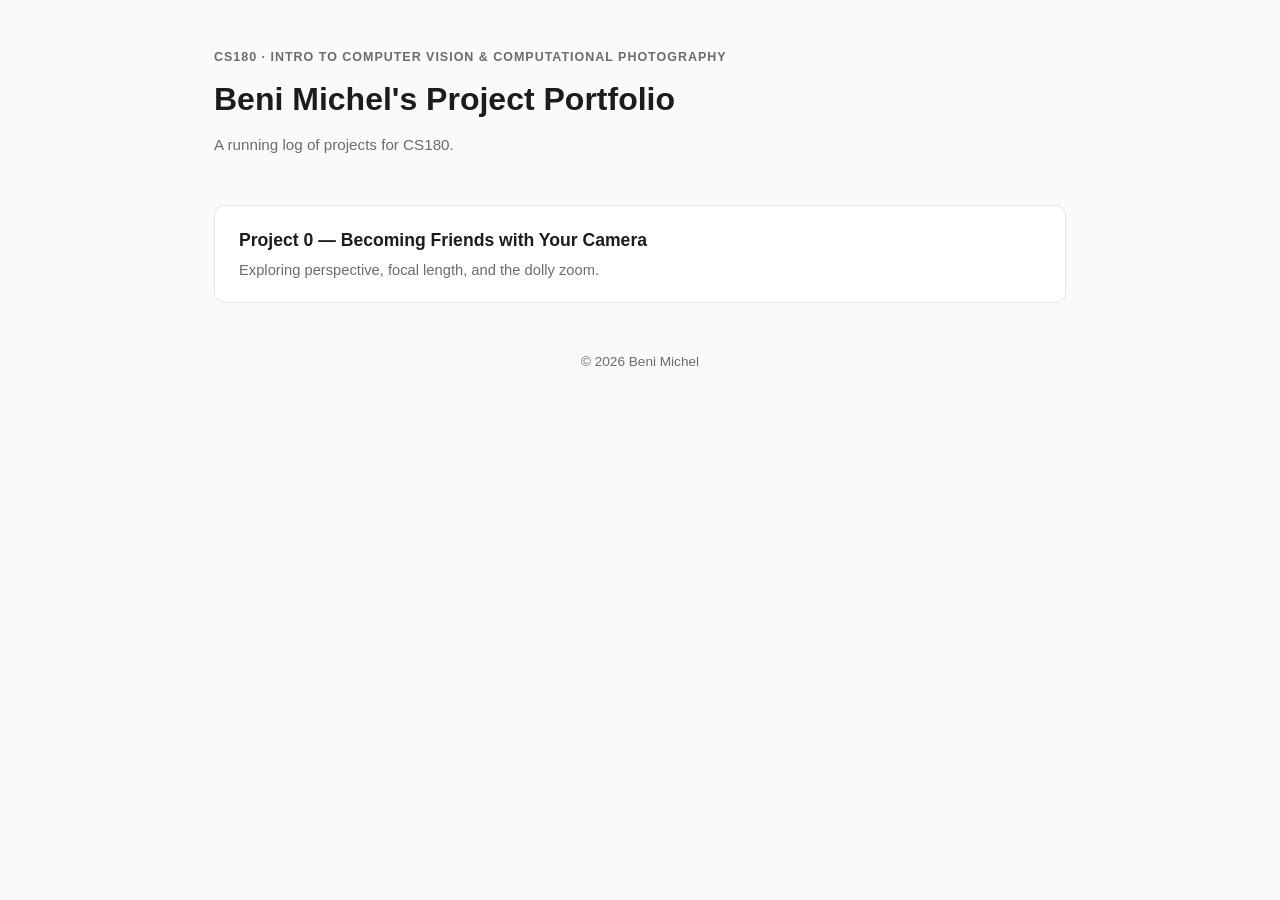
==== index.html @ 73de3171 "Add Project 0: Becoming Friends with Your Camera Portfolio homepage plus the proj0 writeup covering " ====
<!DOCTYPE html>
<html lang="en">
<head>
  <meta charset="UTF-8">
  <meta name="viewport" content="width=device-width, initial-scale=1.0">
  <title>Beni Michel — CS180 Portfolio</title>
  <link rel="stylesheet" href="style.css">
</head>
<body>
  <div class="wrap">
    <header class="page-header">
      <div class="eyebrow">CS180 · Intro to Computer Vision &amp; Computational Photography</div>
      <h1>Beni Michel's Project Portfolio</h1>
      <div class="meta">A running log of projects for CS180.</div>
    </header>

    <ul class="project-list">
      <li>
        <a href="./proj0/index.html">Project 0 — Becoming Friends with Your Camera</a>
        <div class="desc">Exploring perspective, focal length, and the dolly zoom.</div>
      </li>
    </ul>

    <footer class="page-footer">
      &copy; 2026 Beni Michel
    </footer>
  </div>
</body>
</html>
---- style.css ----
:root {
  --bg: #fafafa;
  --panel: #ffffff;
  --text: #1c1c1e;
  --muted: #6b6b70;
  --accent: #1560d4;
  --border: #e5e5e8;
  --radius: 10px;
  --maxw: 900px;
}

* {
  box-sizing: border-box;
}

body {
  margin: 0;
  font-family: -apple-system, BlinkMacSystemFont, "Segoe UI", Roboto, Helvetica, Arial, sans-serif;
  background: var(--bg);
  color: var(--text);
  line-height: 1.6;
}

.wrap {
  max-width: var(--maxw);
  margin: 0 auto;
  padding: 48px 24px 96px;
}

header.page-header {
  margin-bottom: 48px;
}

header.page-header .eyebrow {
  text-transform: uppercase;
  letter-spacing: 0.08em;
  font-size: 0.78rem;
  color: var(--muted);
  font-weight: 600;
}

header.page-header h1 {
  font-size: 2rem;
  margin: 6px 0 8px;
}

header.page-header .meta {
  color: var(--muted);
  font-size: 0.95rem;
}

nav.crumbs {
  font-size: 0.9rem;
  margin-bottom: 24px;
}

nav.crumbs a {
  color: var(--accent);
  text-decoration: none;
}

nav.crumbs a:hover {
  text-decoration: underline;
}

section.part {
  background: var(--panel);
  border: 1px solid var(--border);
  border-radius: var(--radius);
  padding: 32px;
  margin-bottom: 32px;
}

section.part h2 {
  margin-top: 0;
  font-size: 1.35rem;
}

section.part h2 .part-label {
  color: var(--accent);
  font-weight: 700;
  margin-right: 8px;
}

.figure-row {
  display: flex;
  gap: 16px;
  flex-wrap: wrap;
  margin: 20px 0;
}

.figure-row figure {
  flex: 1 1 280px;
  margin: 0;
}

figure img,
figure video {
  width: 100%;
  height: auto;
  display: block;
  border-radius: 8px;
  border: 1px solid var(--border);
  background: #f0f0f2;
}

figcaption {
  margin-top: 8px;
  font-size: 0.85rem;
  color: var(--muted);
  text-align: center;
}

.placeholder {
  width: 100%;
  aspect-ratio: 4 / 3;
  border-radius: 8px;
  border: 2px dashed var(--border);
  background: #f5f5f7;
  display: flex;
  align-items: center;
  justify-content: center;
  color: var(--muted);
  font-size: 0.85rem;
  text-align: center;
  padding: 16px;
}

.discuss {
  margin-top: 16px;
  padding: 16px 18px;
  background: #f5f8fe;
  border-left: 3px solid var(--accent);
  border-radius: 4px;
  font-size: 0.95rem;
}

.discuss strong {
  display: block;
  margin-bottom: 4px;
  color: var(--accent);
  font-size: 0.85rem;
  text-transform: uppercase;
  letter-spacing: 0.04em;
}

.project-list {
  list-style: none;
  padding: 0;
  margin: 0;
}

.project-list li {
  border: 1px solid var(--border);
  background: var(--panel);
  border-radius: var(--radius);
  padding: 20px 24px;
  margin-bottom: 14px;
}

.project-list a {
  color: var(--text);
  text-decoration: none;
  font-weight: 600;
  font-size: 1.1rem;
}

.project-list a:hover {
  color: var(--accent);
}

.project-list .desc {
  color: var(--muted);
  font-size: 0.92rem;
  margin-top: 4px;
}

footer.page-footer {
  margin-top: 48px;
  color: var(--muted);
  font-size: 0.85rem;
  text-align: center;
}
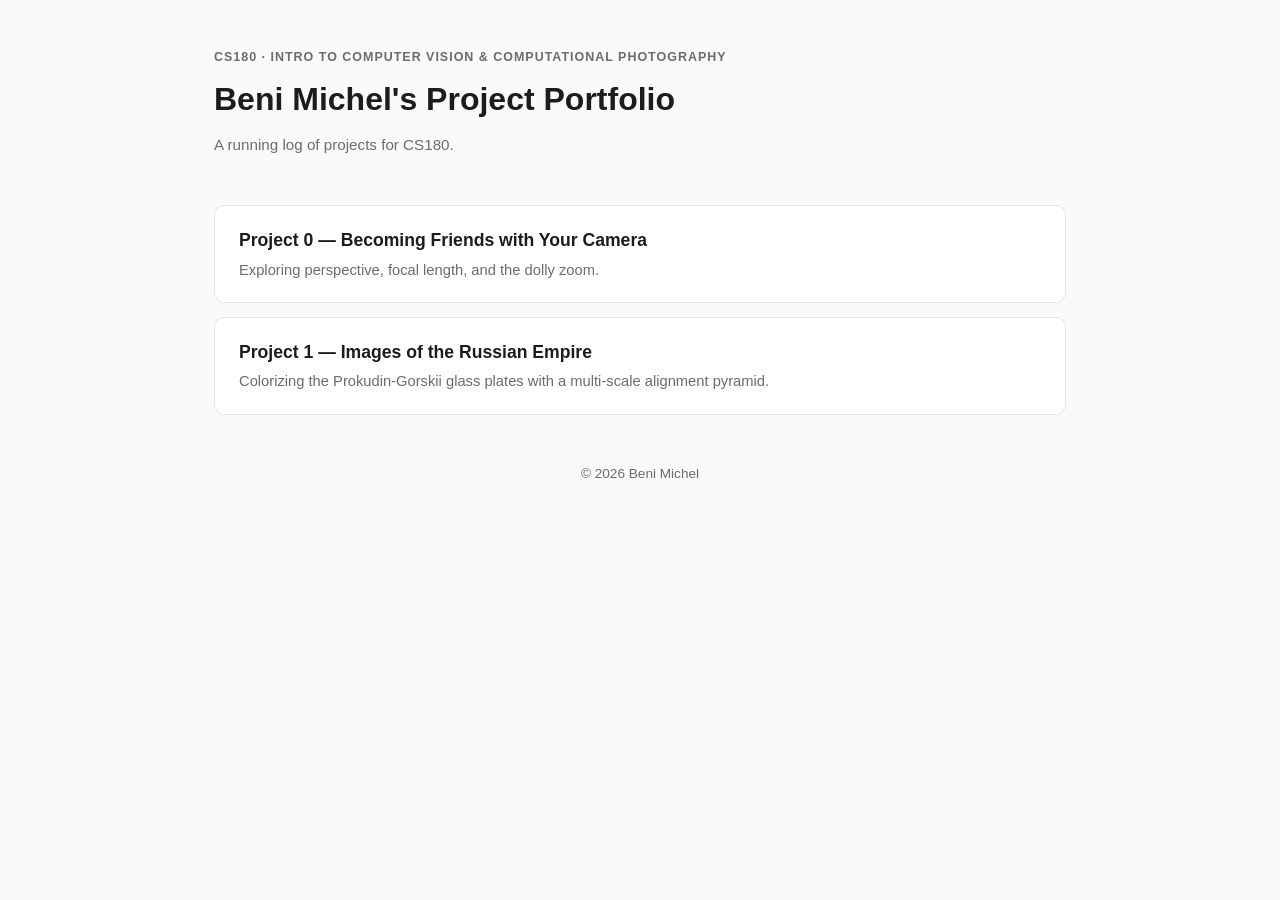
==== commit 6867a0a4: "Add Project 1: Colorizing the Prokudin-Gorskii photo collection Aligns the three exposures on each g" ====
--- a/index.html
+++ b/index.html
@@ -19,6 +19,10 @@
         <a href="./proj0/index.html">Project 0 — Becoming Friends with Your Camera</a>
         <div class="desc">Exploring perspective, focal length, and the dolly zoom.</div>
       </li>
+      <li>
+        <a href="./proj1/index.html">Project 1 — Images of the Russian Empire</a>
+        <div class="desc">Colorizing the Prokudin-Gorskii glass plates with a multi-scale alignment pyramid.</div>
+      </li>
     </ul>
 
     <footer class="page-footer">
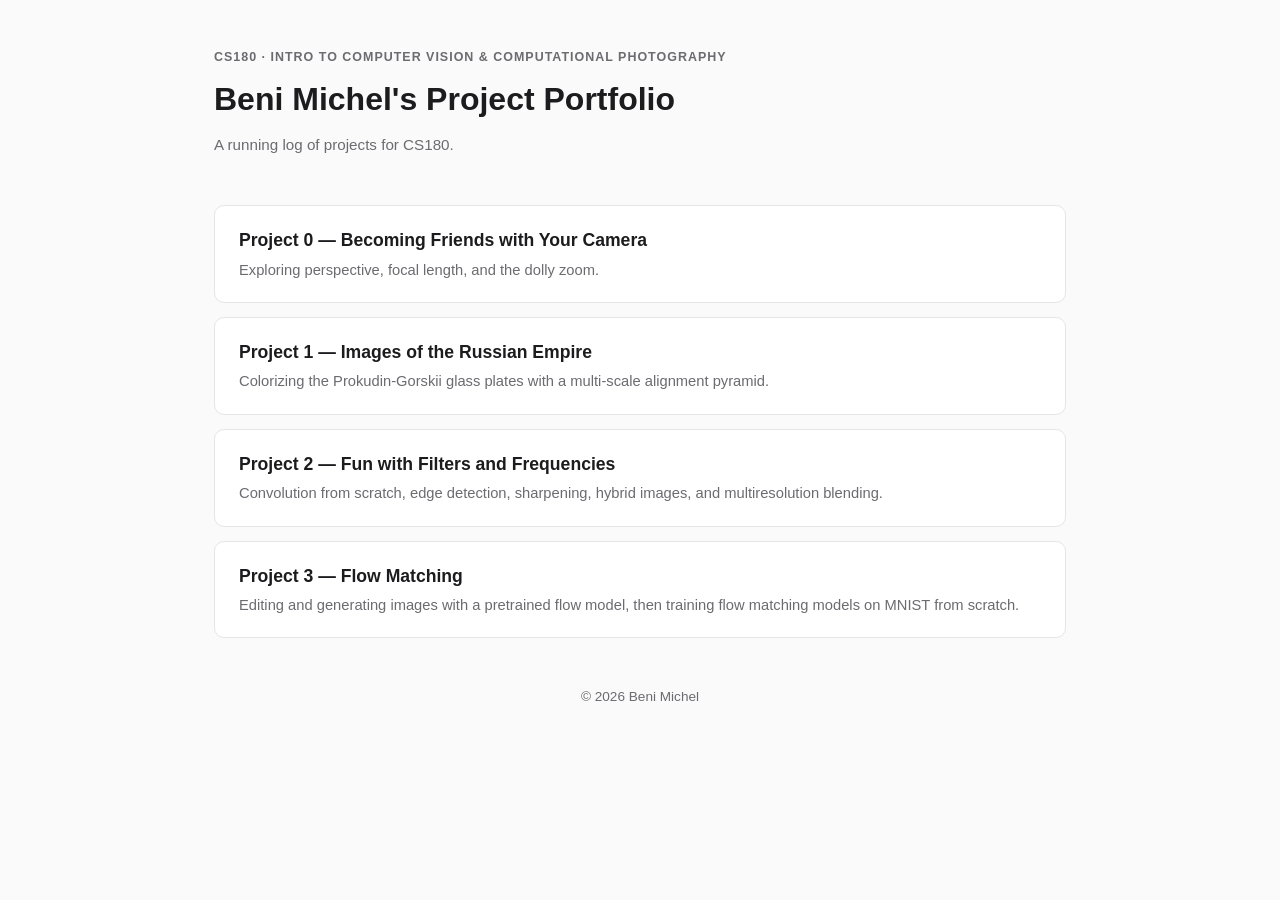
==== commit 7d1e0031: "proj3: add flow matching writeup for parts A and B Link proj2 and proj3 from the portfolio index, an" ====
--- a/index.html
+++ b/index.html
@@ -23,6 +23,14 @@
         <a href="./proj1/index.html">Project 1 — Images of the Russian Empire</a>
         <div class="desc">Colorizing the Prokudin-Gorskii glass plates with a multi-scale alignment pyramid.</div>
       </li>
+      <li>
+        <a href="./proj2/index.html">Project 2 — Fun with Filters and Frequencies</a>
+        <div class="desc">Convolution from scratch, edge detection, sharpening, hybrid images, and multiresolution blending.</div>
+      </li>
+      <li>
+        <a href="./proj3/index.html">Project 3 — Flow Matching</a>
+        <div class="desc">Editing and generating images with a pretrained flow model, then training flow matching models on MNIST from scratch.</div>
+      </li>
     </ul>
 
     <footer class="page-footer">
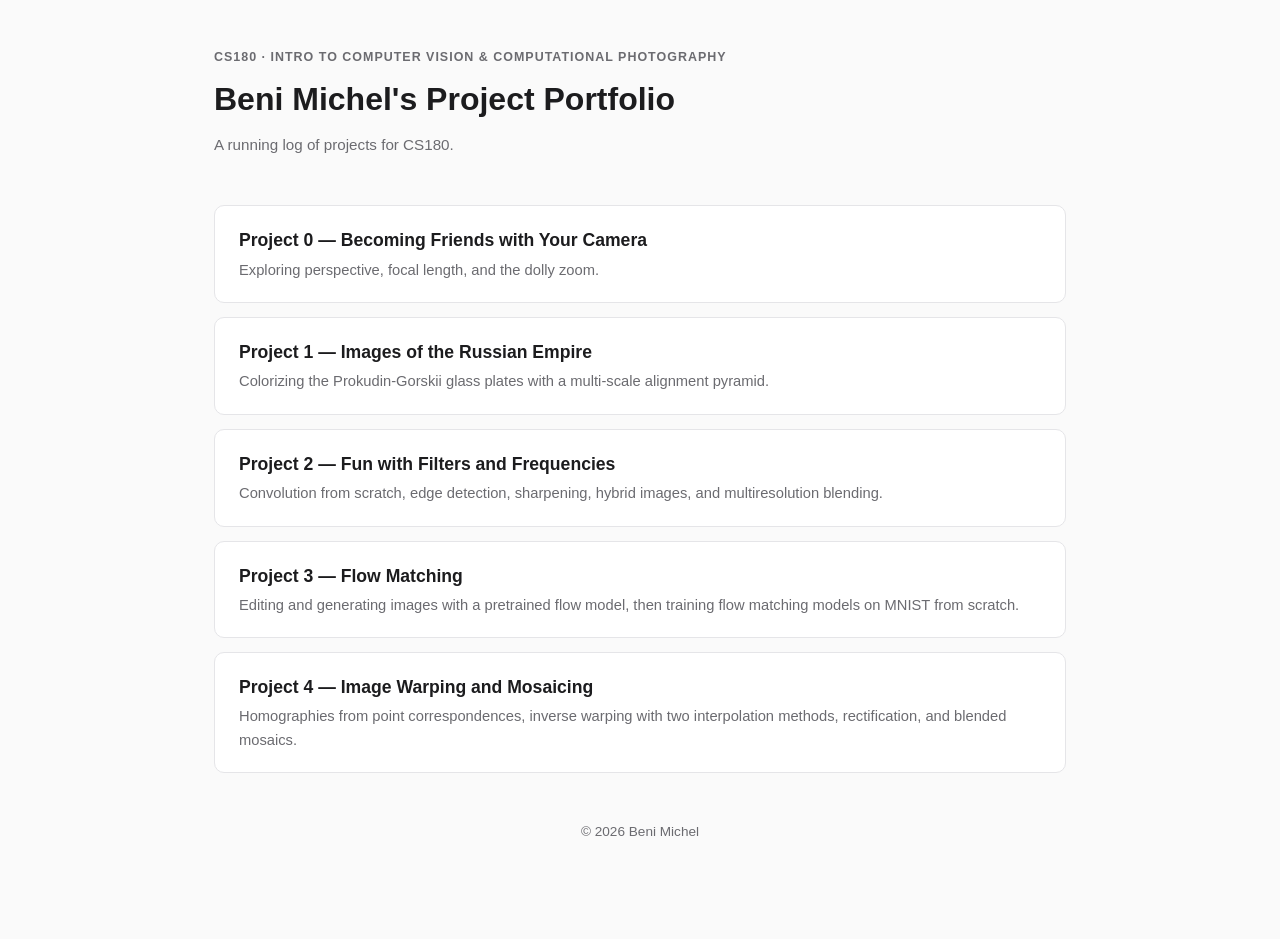
==== commit 23b675db: "proj4: add image warping and mosaicing writeup" ====
--- a/index.html
+++ b/index.html
@@ -31,6 +31,10 @@
         <a href="./proj3/index.html">Project 3 — Flow Matching</a>
         <div class="desc">Editing and generating images with a pretrained flow model, then training flow matching models on MNIST from scratch.</div>
       </li>
+      <li>
+        <a href="./proj4/index.html">Project 4 — Image Warping and Mosaicing</a>
+        <div class="desc">Homographies from point correspondences, inverse warping with two interpolation methods, rectification, and blended mosaics.</div>
+      </li>
     </ul>
 
     <footer class="page-footer">
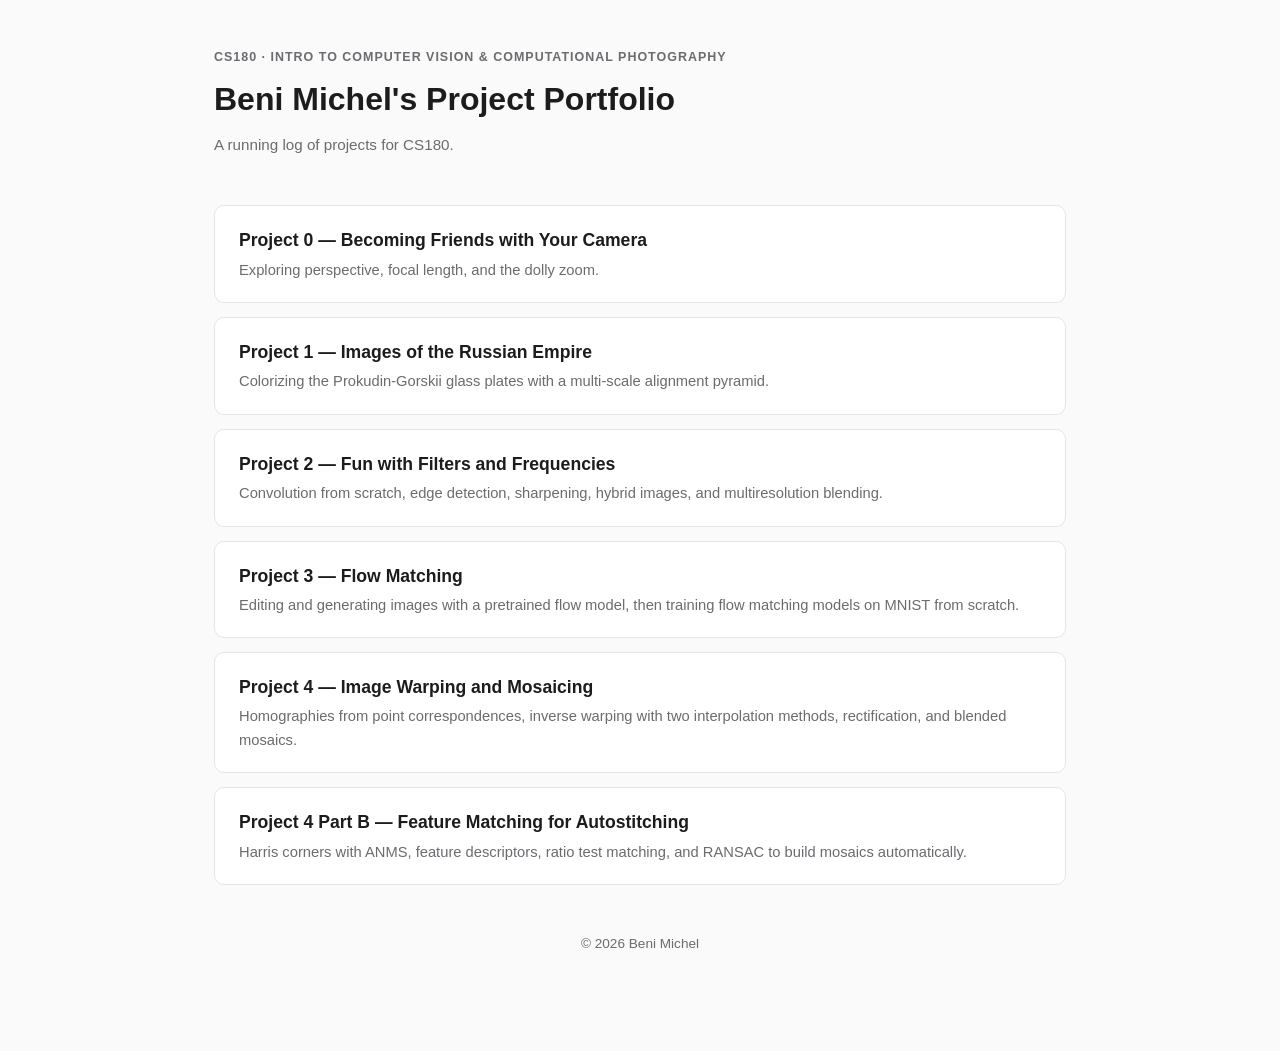
==== commit 5731384c: "proj4b: add part B page" ====
--- a/index.html
+++ b/index.html
@@ -35,6 +35,10 @@
         <a href="./proj4/index.html">Project 4 — Image Warping and Mosaicing</a>
         <div class="desc">Homographies from point correspondences, inverse warping with two interpolation methods, rectification, and blended mosaics.</div>
       </li>
+      <li>
+        <a href="./proj4b/index.html">Project 4 Part B — Feature Matching for Autostitching</a>
+        <div class="desc">Harris corners with ANMS, feature descriptors, ratio test matching, and RANSAC to build mosaics automatically.</div>
+      </li>
     </ul>
 
     <footer class="page-footer">
